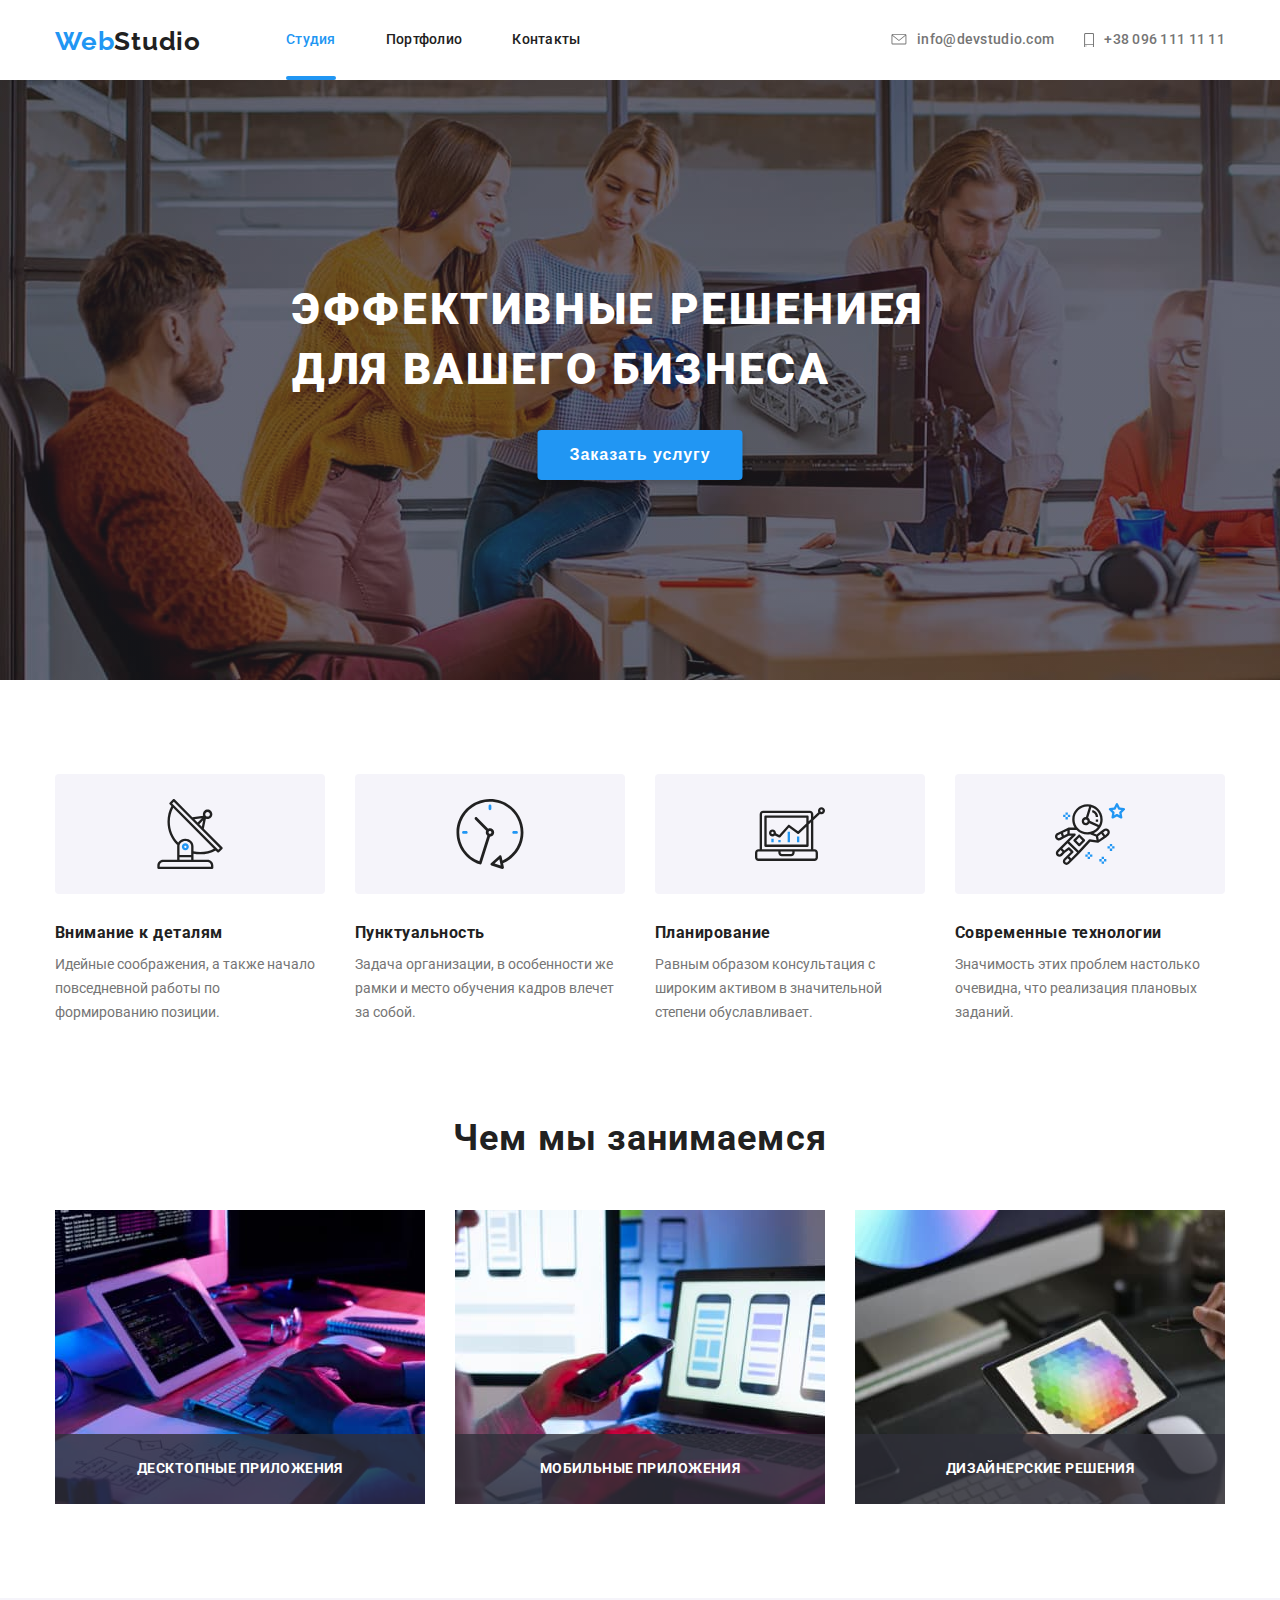
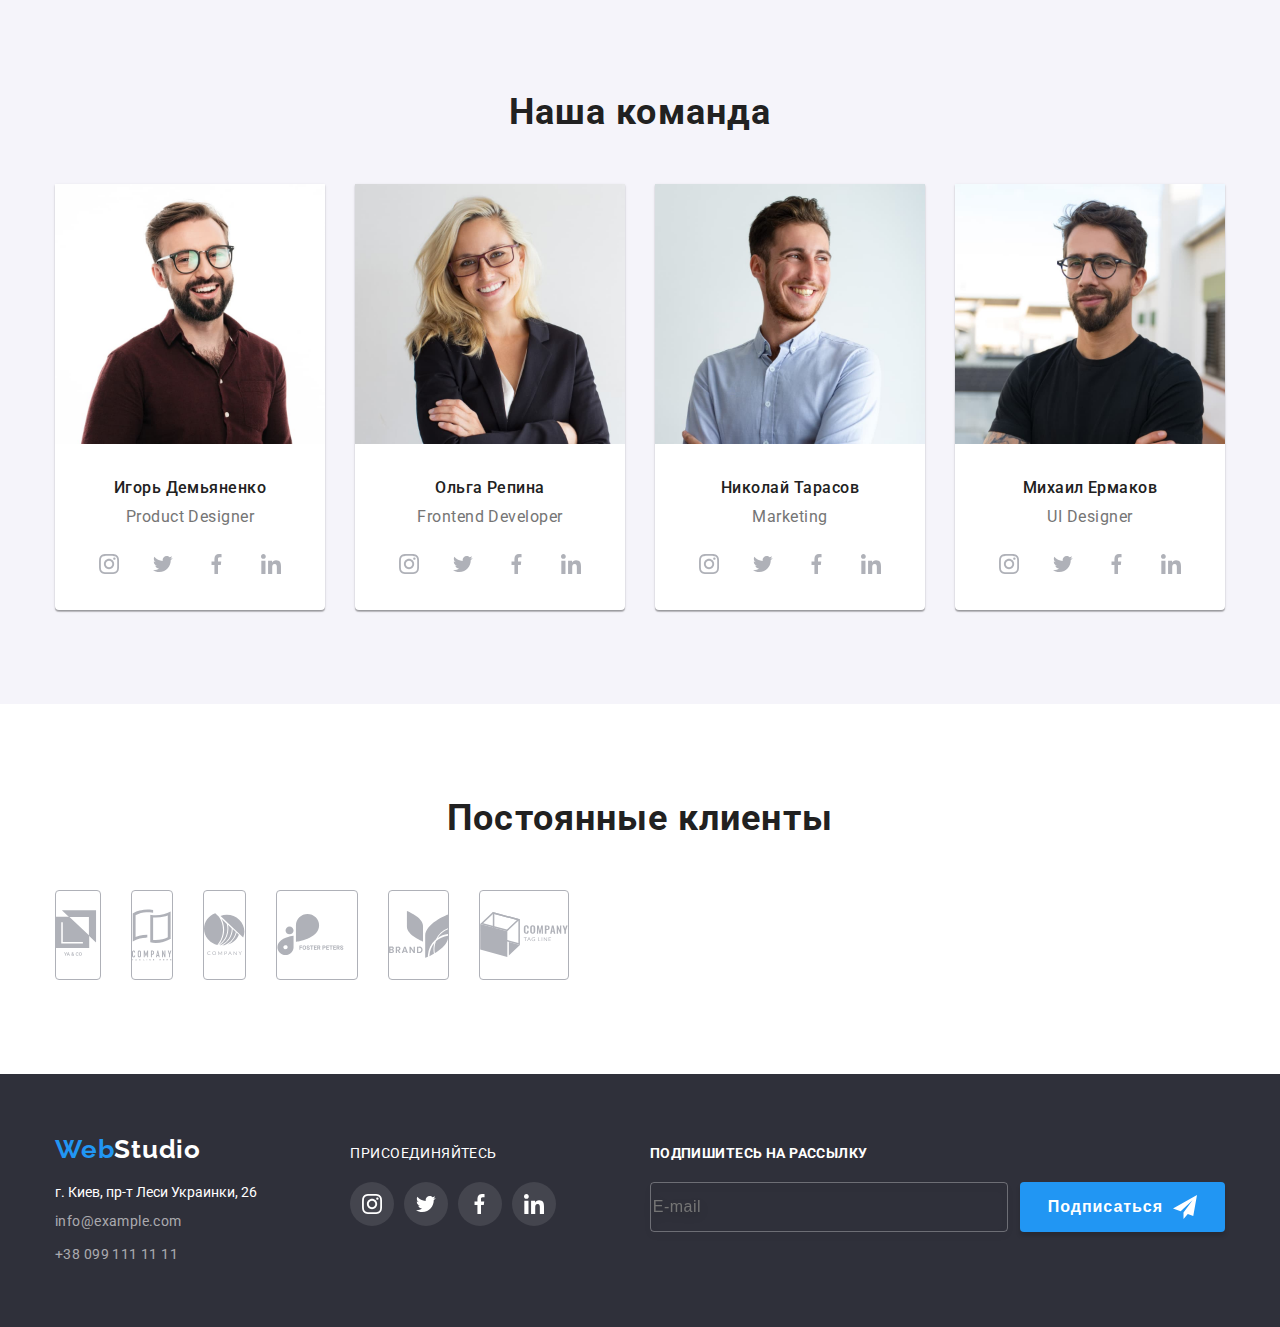
==== index.html @ feb37893 "Добавляє форми" ====
<!DOCTYPE html>
<html lang="ru">
  <head>
    <meta charset="UTF-8" />

    <meta name="viewport" content="width=device-width, initial-scale=1.0" />
    <link
      href="https://fonts.googleapis.com/css2?family=Raleway:wght@700&family=Roboto:wght@400;500;700;900&display=swap"
      rel="stylesheet"
    />
    <link rel="stylesheet" href="./css/styles.css" />
    <title>WebStudio</title>
  </head>
  <body>
    <!--Верхня лінія-->
    <header>
      <div class="container">
        <a class="logo-link header" href="/">
          <p class="logo"><span class="blue">Web</span>Studio</p>
        </a>

        <nav class="navheader">
          <ul class="without container">
            <li class="item">
              <a class="item-link active-link" href="./index.html">
                Cтудия
              </a>
            </li>
            <li class="item">
              <a class="item-link" href="./portfolio.html">Портфолио</a>
            </li>
            <li class="item">
              <a class="item-link" href="#">Контакты</a>
            </li>
          </ul>
        </nav>

        <address class="phone-mail">
          <a class="contacts mr-right" href="mailto:info@devstudio.com">
            <svg class="icon" width="16px" height="11.2px">
              <use href="./images/sprit.svg#icon-post"></use>
            </svg>
            <span>info@devstudio.com</span>
          </a>
          <a class="contacts mr-right" href="tel:+380961111111">
            <svg class="icon" width="10px" height="14.94px">
              <use href="./images/sprit.svg#icon-smartphone"></use>
            </svg>
            <span>+38 096 111 11 11</span>
          </a>
        </address>
      </div>
    </header>

    <main>
      <!--Шапка сайту-->
      <div class="back-gr">
        <div class="hero">
          <h1 class="het-title">ЭФФЕКТИВНЫЕ РЕШЕНИЕЯ ДЛЯ ВАШЕГО БИЗНЕСА</h1>
          <button class="button het" type="button" data-modal-open>
            Заказать услугу
          </button>
          <div class="backdrop is-hidden" data-modal>
            <div class="modal">
              <button class="btn-close" data-modal-close>
                <svg class="btn-icon" width="11px" height="11px">
                  <use href="./images/sprit.svg#icon-close"></use>
                </svg>
              </button>
              <form class="form">
                <b class="text-forms"
                  >Оставьте свои данные, мы вам перезвоним</b
                >

                <label class="form-field" for="name">
                  <input
                    type="text"
                    name="name"
                    class="form-input"
                    placeholder=" "
                  />
                  <svg class="icon-form">
                    <use href="./images/sprit.svg#icon-people-field"></use>
                  </svg>
                  <span class="form-label">Имя</span>
                </label>

                <label class="form-field" for="tel">
                  <input
                    type="tel"
                    name="phone"
                    class="form-input"
                    placeholder=" "
                  />
                  <svg class="icon-form">
                    <use href="./images/sprit.svg#icon-tel-field"></use>
                  </svg>
                  <span class="form-label">Телефон</span>
                </label>

                <label class="form-field" for="email">
                  <span class="form-label">Почта</span>
                  <input
                    type="email"
                    name="mail"
                    class="form-input"
                    placeholder=" "
                  />
                  <svg class="icon-form">
                    <use href="./images/sprit.svg#icon-post-field"></use>
                  </svg>
                </label>

                <label class="comment" for="comment">
                  <span class="form-label">Комментарий</span>
                  <textarea
                    name="comment"
                    class="form-textarea"
                    placeholder="Введите текст"
                  ></textarea>
                </label>

                <label class="form-checkbox">
                  <input class="input-checkbox" type="checkbox" />
                  <span class="icon-checkbox"></span>
                  <span class="label-checkbox">
                    Соглашаюсь с рассылкой и принимаю
                    <a href="#">Условия договора</a>
                  </span>
                </label>
                <button class="button btn-send" type="submit">Отправить</button>
              </form>
            </div>
          </div>
        </div>
      </div>

      <!--Особливості-->
      <div class="container-mr-top">
        <ul class="features without">
          <li class="mr-right">
            <div class="features-item">
              <svg width="70px" height="70px">
                <use href="./images/sprit.svg#icon-antenna"></use>
              </svg>
            </div>
            <h3 class="feature-title">Внимание к деталям</h3>
            <p class="feature-text">
              Идейные соображения, а также начало повседневной работы по
              формированию позиции.
            </p>
          </li>
          <li class="mr-right">
            <div class="features-item">
              <svg width="70px" height="70px">
                <use href="./images/sprit.svg#icon-clock"></use>
              </svg>
            </div>
            <h3 class="feature-title">Пунктуальность</h3>
            <p class="feature-text">
              Задача организации, в особенности же рамки и место обучения кадров
              влечет за собой.
            </p>
          </li>
          <li class="mr-right">
            <div class="features-item">
              <svg width="70px" height="70px">
                <use href="./images/sprit.svg#icon-diagram"></use>
              </svg>
            </div>
            <h3 class="feature-title">Планирование</h3>
            <p class="feature-text">
              Равным образом консультация с широким активом в значительной
              степени обуславливает.
            </p>
          </li>
          <li class="mr-right">
            <div class="features-item">
              <svg width="70px" height="70px">
                <use href="./images/sprit.svg#icon-astronaut"></use>
              </svg>
            </div>
            <h3 class="feature-title">Современные технологии</h3>
            <p class="feature-text">
              Значимость этих проблем настолько очевидна, что реализация
              плановых заданий.
            </p>
          </li>
        </ul>
      </div>

      <!--Діяльність-->
      <div class="container-mr-top-bt">
        <h2 class="title">Чем мы занимаемся</h2>

        <ul class="without activity-list">
          <li class="activety mr-right">
            <div class="img">
              <img
                class="activiti-icon"
                src="images/leptop.jpg"
                alt="Десктопные приложения"
                width="370"
              />
              <h4 class="mini-title">Десктопные приложения</h4>
            </div>
          </li>
          <li class="activety mr-right">
            <div class="img">
              <img
                class="activiti-icon"
                src="images/box.jpg"
                alt="Мобильные приложения"
                width="370"
              />
              <h4 class="mini-title">Мобильные приложения</h4>
            </div>
          </li>
          <li class="activety mr-right">
            <div class="img">
              <img
                class="activiti-icon"
                src="images/monitor.jpg"
                alt="Дизайнерские решения"
                width="370"
              />
              <h4 class="mini-title">Дизайнерские решения</h4>
            </div>
          </li>
        </ul>
      </div>

      <!--Команда-->
      <div class="bgc-team">
        <div class="container-mr-top-bt">
          <h2 class="title">Наша команда</h2>

          <ul class="team without">
            <li class="team-card mr-right">
              <img
                class="team-foto"
                src="images/igor.jpg"
                alt="Игорь Демьяненко"
                width="270"
              />
              <h4 class="name">Игорь Демьяненко</h4>
              <p class="position">Product Designer</p>
              <div class="social">
                <a
                  class="social-links color-team"
                  href="#"
                  aria-label="Instagram"
                >
                  <svg width="20px" height="20px">
                    <use href="./images/sprit.svg#icon-instagram"></use>
                  </svg>
                </a>
                <a
                  class="social-links color-team"
                  href="#"
                  aria-label="Twitter"
                >
                  <svg width="20px" height="20px">
                    <use href="./images/sprit.svg#icon-twitter"></use>
                  </svg>
                </a>
                <a
                  class="social-links color-team"
                  href="#"
                  aria-label="Facebook"
                >
                  <svg width="20px" height="20px">
                    <use href="./images/sprit.svg#icon-facebook"></use>
                  </svg>
                </a>
                <a
                  class="social-links color-team"
                  href="#"
                  aria-label="Linkedin"
                >
                  <svg width="20px" height="20px">
                    <use href="./images/sprit.svg#icon-linkedin"></use>
                  </svg>
                </a>
              </div>
            </li>
            <li class="team-card mr-right">
              <img
                class="team-foto"
                src="images/olha.jpg"
                alt="Ольга Репина"
                width="270"
              />
              <h4 class="name">Ольга Репина</h4>
              <p class="position">Frontend Developer</p>
              <div class="social">
                <a class="social-links color-team" href="#">
                  <svg width="20px" height="20px">
                    <use href="./images/sprit.svg#icon-instagram"></use>
                  </svg>
                </a>
                <a class="social-links color-team" href="#">
                  <svg width="20px" height="20px">
                    <use href="./images/sprit.svg#icon-twitter"></use>
                  </svg>
                </a>
                <a class="social-links color-team" href="#">
                  <svg width="20px" height="20px">
                    <use href="./images/sprit.svg#icon-facebook"></use>
                  </svg>
                </a>
                <a class="social-links color-team" href="#">
                  <svg width="20px" height="20px">
                    <use href="./images/sprit.svg#icon-linkedin"></use>
                  </svg>
                </a>
              </div>
            </li>
            <li class="team-card mr-right">
              <img
                class="team-foto"
                src="images/nikolay.jpg"
                alt="Николай Тарасов"
                width="270"
              />
              <h4 class="name">Николай Тарасов</h4>
              <p class="position">Marketing</p>
              <div class="social">
                <a class="social-links color-team" href="#">
                  <svg width="20px" height="20px">
                    <use href="./images/sprit.svg#icon-instagram"></use>
                  </svg>
                </a>
                <a class="social-links color-team" href="#">
                  <svg width="20px" height="20px">
                    <use href="./images/sprit.svg#icon-twitter"></use>
                  </svg>
                </a>
                <a class="social-links color-team" href="#">
                  <svg width="20px" height="20px">
                    <use href="./images/sprit.svg#icon-facebook"></use>
                  </svg>
                </a>
                <a class="social-links color-team" href="#">
                  <svg width="20px" height="20px">
                    <use href="./images/sprit.svg#icon-linkedin"></use>
                  </svg>
                </a>
              </div>
            </li>
            <li class="team-card mr-right">
              <img
                class="team-foto"
                src="images/mykhailo.jpg"
                alt="Михаил Ермаков"
                width="270"
              />
              <h4 class="name">Михаил Ермаков</h4>
              <p class="position">UI Designer</p>
              <div class="social">
                <a class="social-links color-team" href="#">
                  <svg width="20px" height="20px">
                    <use href="./images/sprit.svg#icon-instagram"></use>
                  </svg>
                </a>
                <a class="social-links color-team" href="#">
                  <svg width="20px" height="20px">
                    <use href="./images/sprit.svg#icon-twitter"></use>
                  </svg>
                </a>
                <a class="social-links color-team" href="#">
                  <svg width="20px" height="20px">
                    <use href="./images/sprit.svg#icon-facebook"></use>
                  </svg>
                </a>
                <a class="social-links color-team" href="#">
                  <svg width="20px" height="20px">
                    <use href="./images/sprit.svg#icon-linkedin"></use>
                  </svg>
                </a>
              </div>
            </li>
          </ul>
        </div>
      </div>

      <!--Постійні клієнти-->
      <div class="container-mr-top-bt">
        <h2 class="title">
          Постоянные клиенты
        </h2>

        <ul class="customers without">
          <li class="mr-right customer-item">
            <a class="customer-link" href="#">
              <svg
                class="customer-icon"
                width="44.27px"
                height="49.23px"
                aria-label="YA & CO"
              >
                <use href="./images/sprit.svg#icon-logo_1"></use>
              </svg>
            </a>
          </li>
          <li class="mr-right customer-item">
            <a class="customer-link" href="#">
              <svg
                class="customer-icon"
                width="40px"
                height="52px"
                aria-label="COMPANY TEGLINE HERE"
              >
                <use href="./images/sprit.svg#icon-logo_2"></use>
              </svg>
            </a>
          </li>
          <li class="mr-right customer-item">
            <a class="customer-link" href="#">
              <svg
                class="customer-icon"
                width="41px"
                height="42.6px"
                aria-label="COMPANY"
              >
                <use href="./images/sprit.svg#icon-logo_3"></use>
              </svg>
            </a>
          </li>
          <li class="mr-right customer-item">
            <a class="customer-link" href="#">
              <svg
                class="customer-icon"
                width="79.66px"
                height="42.02px"
                aria-label="FOSTER PETERS"
              >
                <use href="./images/sprit.svg#icon-logo_4"></use>
              </svg>
            </a>
          </li>
          <li class="mr-right customer-item">
            <a class="customer-link" href="#">
              <svg
                class="customer-icon"
                width="59px"
                height="47px"
                aria-label="BRAND"
              >
                <use href="./images/sprit.svg#icon-logo_5"></use>
              </svg>
            </a>
          </li>
          <li class="mr-right customer-item">
            <a class="customer-link" href="#">
              <svg
                class="customer-icon"
                width="88.48px"
                height="45.44px"
                aria-label="COMPANY TEG LINE"
              >
                <use href="./images/sprit.svg#icon-logo_6"></use>
              </svg>
            </a>
          </li>
        </ul>
      </div>
    </main>

    <!--Підвал сайту-->
    <footer class="footer_all">
      <div class="footer">
        <div class="address">
          <a class="logo-link" href="/">
            <p class="logo white"><span class="blue">Web</span>Studio</p>
          </a>
          <address>
            <a
              class="address-link"
              href="https://www.google.com/maps/place/%D0%B1%D1%83%D0%BB%D1%8C%D0%B2%D0%B0%D1%80+%D0%9B%D0%B5%D1%81%D1%96+%D0%A3%D0%BA%D1%80%D0%B0%D1%97%D0%BD%D0%BA%D0%B8,+26,+%D0%9A%D0%B8%D1%97%D0%B2,+02000/@50.4265807,30.5361971,17z/data=!3m1!4b1!4m5!3m4!1s0x40d4cf0e033ecbe9:0x57a4dffefec77da0!8m2!3d50.4265807!4d30.5383858"
              target="_blank"
            >
              г. Киев, пр-т Леси Украинки, 26</a
            >
            <a class="contact-footer alfa" href="mailto:info@example.com"
              >info@example.com</a
            >
            <a class="contact-footer alfa" href="tel:+380991111111"
              >+38 099 111 11 11</a
            >
          </address>
        </div>

        <div>
          <p class="join-in">Присоединяйтесь</p>
          <div class="social-footer">
            <a
              class="social-links color-footer"
              href="#"
              aria-label="Instagram"
            >
              <svg width="20px" height="20px">
                <use href="./images/sprit.svg#icon-instagram"></use>
              </svg>
            </a>
            <a class="social-links color-footer" href="#" aria-label="Twitter">
              <svg width="20px" height="20px">
                <use href="./images/sprit.svg#icon-twitter"></use>
              </svg>
            </a>
            <a class="social-links color-footer" href="#" aria-label="Facebook">
              <svg width="20px" height="20px">
                <use href="./images/sprit.svg#icon-facebook"></use>
              </svg>
            </a>
            <a class="social-links color-footer" href="#" aria-label="Linkedin">
              <svg width="20px" height="20px">
                <use href="./images/sprit.svg#icon-linkedin"></use>
              </svg>
            </a>
          </div>
        </div>
        <!--  -->

        <form class="form-footer">
          <b class="join-footer">Подпишитесь на рассылку</b>
          <div class="field-footer">
            <input type="email" class="input-footer" placeholder="E-mail" />
            <button class="button btn-join" type="submit">
              Подписаться
              <svg class="icon-footer" width="24px" height="24px">
                <use href="../images/sprit.svg#icon-telega_footer"></use>
              </svg>
            </button>
          </div>
        </form>
      </div>
    </footer>
    <script src="./js/node.js"></script>
  </body>
</html>
---- css/styles.css ----
/* Стилі для сторінки Головна*/
html {
  box-sizing: border-box;
}

*,
*::before,
*::after {
  box-sizing: inherit;
}

:root {
  --white: #ffffff;
  --dark: #212121;
  --gray: #757575;
  --blue: #2196f3;
  --bgc-btn-submit: #188ce8;
  --btn-gray: #f5f4fa;
  --footer-gray: #2f303a;
  --border-gray: #eeeeee;
  --social-gray: #afb1b8;
  --animation: 250ms cubic-bezier(0.4, 0, 0.2, 1);
}
body {
  margin: 0;
  font-family: "Roboto", sans-serif;
  font-size: 14px;
  line-height: 1.14;
  color: var(--gray);

  background-color: var(--white);
}

a {
  text-decoration-line: none;
}

.mr-right:not(:last-child) {
  margin-right: 30px;
}

.border {
  border-bottom: 1px solid #ececec;
}

.container {
  display: flex;
  align-items: center;
  max-width: 1200px;
  margin: 0 auto;
  padding-right: 15px;
  padding-left: 15px;
}

.container-mr-top {
  max-width: 1200px;
  margin: 0 auto;
  padding-right: 15px;
  padding-top: 94px;
  padding-left: 15px;
}

.container-mr-top-bt {
  max-width: 1200px;
  margin: 0 auto;
  padding-right: 15px;
  padding-top: 94px;
  padding-bottom: 94px;
  padding-left: 15px;
}

.without {
  padding: 0;
  margin: 0;
  list-style: none;
}

/*  Верхня лінія */

/* стилі для лого */
.header {
  margin: 0 85px 0 0;
  height: 80px;
}

.logo {
  font-family: "Raleway", sans-serif;
  font-weight: 700;
  font-size: 26px;
  line-height: 1.19;
  letter-spacing: 0.03em;
  color: var(--dark);
}

.logo-link:focus {
  display: block;
}

.blue {
  color: var(--blue);
}
/* нижнє лого */
.white {
  margin: 0 0 20px 0;

  color: var(--white);
}

/* навігація */
.navheader {
  display: flex;
}

.item:not(:last-child) {
  margin-right: 50px;
}

.without .active-link {
  color: var(--blue);
}

.item-link.active-link::after {
  position: absolute;
  bottom: 0px;
  left: 0;

  content: "";
  width: 100%;
  height: 4px;
  border-radius: 2px;

  background-color: var(--blue);
}

.item-link {
  position: relative;
  display: block;
  padding-top: 32px;
  padding-bottom: 32px;

  font-family: "Roboto", sans-serif;
  font-style: normal;
  font-weight: 500;
  font-size: 14px;
  line-height: 1.14;
  letter-spacing: 0.02em;

  color: var(--dark);

  transition: var(--animation);
}

.item-link:hover,
.item-link:focus {
  color: var(--blue);
}

/* контакти */
.phone-mail {
  display: flex;
  align-items: center;
  margin-left: auto;
}

.contacts {
  display: flex;
  align-items: center;
  font-style: normal;
  font-weight: 500;
  letter-spacing: 0.02em;

  color: var(--gray);

  transition: var(--animation);
}

.contacts:hover,
.contacts:focus {
  color: var(--blue);
}

.icon {
  margin-right: 10px;
  fill: currentColor;
}

/* Шапка */
.back-gr {
  margin: 0 auto;
  max-width: 1600px;
  min-height: 600px;
  background-image: linear-gradient(
      to right,
      rgba(47, 48, 58, 0.4),
      rgba(47, 48, 58, 0.4)
    ),
    url(../images/header.jpg);
}

.hero {
  position: relative;
  max-width: 1200px;
  height: 600px;
  margin: 0 auto;
  padding: 200px 452px 0;
  padding-right: 15px;
  padding-left: 15px;

  background-size: cover;
}

.het-title {
  max-width: 696px;
  margin-top: 0;
  margin-right: auto;
  margin-left: auto;
  margin-bottom: 30px;

  font-weight: 900;
  font-size: 44px;
  line-height: 1.36;
  letter-spacing: 0.06em;

  color: var(--white);
}

/* стилі для кнопок */

.button {
  display: inline-flex;
  align-items: center;
  min-width: 200px;
  height: 50px;
  border-radius: 4px;
  padding: 10px 32px;

  font-weight: 700;
  font-size: 16px;
  line-height: 1.87;
  letter-spacing: 0.06em;

  color: var(--white);
  background-color: var(--blue);
  box-shadow: 0px 4px 4px rgba(0, 0, 0, 0.15);
  border: none;
}

.het {
  position: absolute;
  left: 50%;
  transform: translateX(-50%);
}

.button:hover,
.button:focus {
  background-color: var(--bgc-btn-submit);
  cursor: pointer;

  transition: var(--animation);
}

/* стилі для модального вікна */
.backdrop {
  position: fixed;
  top: 0;
  left: 0;

  width: 100%;
  height: 100%;
  background-color: rgba(0, 0, 0, 0.2);

  transition: opacity var(--animation);
  z-index: 2;
}

.backdrop.is-hidden {
  opacity: 0;
  pointer-events: none;
}

.backdrop.is-hidden .modal {
  transform: translate(-50%, -50%) scale(0.7) rotate(0deg);
}

.modal {
  position: absolute;
  top: 50%;
  left: 50%;
  transform: translate(-50%, -50%) scale(1) rotate(360deg);
  transition: transform var(--animation);

  width: 528px;
  height: 581px;
  background-color: var(--white);

  border-radius: 4px;
}

.btn-close {
  position: absolute;
  display: flex;
  justify-content: center;
  align-items: center;
  width: 30px;
  height: 30px;
  top: 8px;
  right: 8px;

  background-color: var(--white);
  outline: none;

  border: 1px solid rgba(0, 0, 0, 0.1);
  border-radius: 50%;
  cursor: pointer;
  fill: currentColor;
}

.btn-close:hover,
.btn-close:focus {
  color: var(--blue);
  transition: var(--animation);
}

/* Стилі для форм */

.text-forms {
  display: flex;
  justify-content: center;
  margin-bottom: 30px;

  font-size: 20px;
  letter-spacing: 0.03em;

  color: var(--dark);
}

.form {
  padding: 40px;
  width: 100%;

  outline: 1px solid red;
}

.form-field {
  position: relative;
  display: flex;
  flex-direction: column;
  margin-bottom: 28px;
}

.form-label {
  position: absolute;
  top: -16px;
  margin-bottom: 4px;
  font-size: 12px;
  letter-spacing: 0.01em;
}

.form-input {
  display: block;
  height: 40px;
  width: 100%;
  padding: 12px 12px 12px 42px;

  border: 1px solid rgba(33, 33, 33, 0.2);
  box-sizing: border-box;
  border-radius: 4px;
  transition: var(--animation);
}

.form-input:focus {
  border-color: var(--blue);
  box-sizing: border-box;
  border-radius: 4px;
  outline: none;
}

.form-input:focus-within + .icon-form,
.form-input:not(:placeholder-shown) + .icon-form {
  color: var(--blue);
}

.icon-form {
  position: absolute;
  width: 18px;
  height: 18px;
  fill: currentColor;
  color: var(--dark);

  top: 50%;
  left: 18px;
  transform: translateY(-50%);
  transition: var(--animation);
}

.comment {
  position: relative;
  display: flex;
  flex-direction: column;
  margin-bottom: 20px;
}

.form-textarea {
  resize: none;
  height: 120px;
  padding: 12px 16px;

  border: 1px solid rgba(33, 33, 33, 0.2);
  box-sizing: border-box;
  border-radius: 4px;
  transition: var(--animation);
}

.form-textarea:focus {
  border-color: var(--blue);
  box-sizing: border-box;
  border-radius: 4px;
  outline: none;
}

.form-textarea::placeholder {
  font-family: Roboto;
  font-style: normal;
  font-weight: normal;
  font-size: 14px;
  line-height: 16px;
  letter-spacing: 0.01em;

  color: rgba(117, 117, 117, 0.5);
}

.form-checkbox {
  position: relative;
  display: flex;
  margin-bottom: 30px;
  justify-content: center;
  align-items: center;
}

.input-checkbox {
  position: absolute;
  width: 1px;
  height: 1px;
  margin: -1px;
  border: 0;
  padding: 0;
  clip: rect(0 0 0 0);
  overflow: hidden;
}

.icon-checkbox {
  display: inline-block;
  width: 16px;
  height: 15px;
  margin-right: 8.38px;

  border: 2px solid var(--dark);
  border-radius: 4px;
  background-color: var(--white);
  transition: var(--animation);
}

.input-checkbox:checked + .icon-checkbox {
  border-color: var(--blue);
  background-color: var(--blue);
  background-image: url(../images/tick.svg);
  background-size: contain;
  background-origin: border-box;
}

.input-checkbox:focus + .icon-checkbox {
  outline: 1px solid var(--blue);
}

.label-checkbox {
  display: block;
  line-height: 1.71;
  letter-spacing: 0.03em;
}

.label-checkbox a {
  text-decoration-line: underline;
  color: var(--blue);
}

.button.btn-send {
  display: block;
  margin: 0 auto;
}

/* Особливості */

.features {
  display: flex;
}

.features-item {
  display: flex;
  justify-content: center;
  align-items: center;

  margin-bottom: 30px;
  width: 270px;
  height: 120px;

  background-color: var(--btn-gray);
  border-radius: 4px;
}

.feature-title {
  margin-top: 0;
  margin-bottom: 10px;

  font-weight: 700;
  letter-spacing: 0.03em;

  color: var(--dark);
}

.feature-text {
  margin-top: 0;
  margin-bottom: 0;

  line-height: 1.71;
}

/* Діяльність */

.activety {
  width: calc((100%-60px) / 3);
}

.activity-list {
  display: flex;
}

.activiti-icon {
  display: block;
}

.title {
  margin-top: 0;
  margin-bottom: 50px;

  font-weight: 700;
  font-size: 36px;
  line-height: 1.16;
  letter-spacing: 0.03em;
  text-align: center;

  color: var(--dark);
}
.img {
  position: relative;
}
.mini-title {
  position: absolute;
  bottom: 0;
  margin-top: 0;
  margin-bottom: 0;
  padding: 27px 0;

  width: 100%;
  height: 70px;

  background-color: rgba(47, 48, 58, 0.8);

  text-transform: uppercase;
  letter-spacing: 0.03em;

  font-weight: 700;
  text-align: center;
  color: var(--white);
}

/* Команда */

.bgc-team {
  background-color: var(--btn-gray);
}

.team {
  display: flex;
}

.team-card {
  text-align: center;
  box-shadow: 0px 2px 1px rgba(0, 0, 0, 0.2), 0px 1px 1px rgba(0, 0, 0, 0.14),
    0px 1px 3px rgba(0, 0, 0, 0.12);
  border-radius: 0px 0px 4px 4px;
  width: calc((100%-90px) / 4);
  padding-bottom: 24px;

  background-color: var(--white);
}

.team-foto {
  margin-bottom: 30px;
}

.social {
  display: flex;
  justify-content: space-between;
  padding: 0 32px;
}

.social-links {
  display: flex;
  justify-content: center;
  align-items: center;

  fill: currentColor;

  width: 44px;
  height: 44px;
  border-radius: 50%;

  transition: var(--animation);
}

.color-team {
  color: var(--social-gray);
}

.social-links:hover,
.social-links:focus {
  color: var(--white);
  background-color: var(--blue);
  outline: none;
}

.name {
  margin-top: 0;
  margin-bottom: 10px;

  font-weight: 500;
  font-size: 16px;
  line-height: 1.19;
  letter-spacing: 0.03em;

  color: var(--dark);
}

.position {
  margin-top: 0;
  margin-bottom: 16px;

  font-size: 16px;
  line-height: 1.19;
  letter-spacing: 0.03em;
}

/* Постійні клієнти */

.customers {
  display: flex;
}

.customer-item {
  width: calc((100%-150px) / 6);
}
.customer-link {
  display: flex;
  justify-content: center;
  align-items: center;

  height: 90px;

  color: var(--social-gray);
  border: 1px solid var(--social-gray);
  box-sizing: border-box;
  border-radius: 4px;

  transition: var(--animation);
}

.customer-link {
  fill: currentColor;
}

.customer-link:hover,
.customer-link:focus {
  color: var(--blue);
  border: 1px solid var(--blue);
  outline: none;
}

/* Підвал сайту */
.footer_all {
  background: var(--footer-gray);
}

.footer {
  display: flex;
  align-items: baseline;
  justify-content: space-between;
  padding: 60px 15px;
  max-width: 1200px;
  margin: 0 auto;
}

.contact-footer {
  font-style: normal;
  font-size: 14px;
  line-height: 1.71;
  letter-spacing: 0.03em;
}

.address-link {
  display: block;
  margin-bottom: 9px;

  font-style: normal;

  color: var(--white);
  transition: var(--animation);
}

.alfa {
  display: block;
  color: rgba(255, 255, 255, 0.6);
  transition: var(--animation);
}

.address-link:hover,
.address-link:focus,
.alfa:hover,
.alfa:focus {
  color: var(--blue);
}

.alfa:not(:last-child) {
  margin-bottom: 9px;
}

.join-in {
  margin: 0 0 20px 0;
  text-transform: uppercase;
  letter-spacing: 0.03em;
  color: var(--white);
}

.social-footer {
  display: flex;
}

.color-footer {
  color: var(--white);
  background-color: rgba(255, 255, 255, 0.1);
}

.color-footer:not(:last-child) {
  margin-right: 10px;
}

.mailing {
  margin-left: auto;
}

.subscribe {
  text-align: center;
  padding: 13px 0 13px 29px;
}

.mailing-icon {
  text-align: center;
}

/* Стилі для форм у футері  */

.form-footer {
  display: flex;
  flex-direction: column;
}

.field-footer {
  display: flex;
}

.join-footer {
  margin-bottom: 20px;

  font-weight: 700;
  letter-spacing: 0.03em;
  text-transform: uppercase;

  color: var(--white);
}

.input-footer {
  height: 50px;
  width: 358px;

  font-size: 16px;
  line-height: 1.25;
  letter-spacing: 0.03em;

  color: rgba(255, 255, 255, 0.6);
  background-color: transparent;
  border: 1px solid rgba(255, 255, 255, 0.3);
  box-sizing: border-box;
  filter: drop-shadow(0px 4px 4px rgba(0, 0, 0, 0.15));
  border-radius: 4px;
}

.btn-join {
  padding: 10px 28px;
  margin-left: 12px;
}

.icon-footer {
  margin-left: 10px;
}

/* Стилі для сторінки Портфоліо*/

/* Шапка сайту- */
.border-header {
  border-bottom: 1px solid #ececec;
}
/* Основне */
/* Стиль на filter */

.filter {
  text-align: center;
  margin-bottom: 50px;
}

.filter-button {
  margin-right: 8px;

  padding: 6px 22px;

  min-width: 103px;
  height: 38px;

  font-family: "Roboto", sans-serif;
  font-style: normal;
  font-weight: 500;
  font-size: 16px;
  line-height: 1.62;
  text-align: center;
  letter-spacing: 0.03em;

  background: var(--btn-gray);
  border-radius: 4px;
  border: none;

  transition: var(--animation);
}

.filter-button:hover,
.filter-button:focus {
  color: var(--white);
  background-color: var(--blue);
}

.filter-button:not(:last-child) {
  margin-right: 8px;
}

/*стилі на списки   */

.list {
  display: flex;
  flex-wrap: wrap;
}

.list-item {
  width: 370px;
  margin-right: 30px;
  margin-bottom: 30px;
}

.list-item:hover,
.list-item:focus {
  box-shadow: 0px 1px 1px rgba(0, 0, 0, 0.12), 0px 4px 4px rgba(0, 0, 0, 0.06),
    1px 4px 6px rgba(0, 0, 0, 0.16);
  outline: none;
}

.list-item:nth-child(3n) {
  margin-right: 0;
}

.list-item:nth-last-child(-n + 3) {
  margin-bottom: 0;
}

.list-link {
  display: block;
}

.list-image {
  display: block;
  max-width: 100%;
  height: auto;
}

.overflow {
  overflow: hidden;
}

.text-image {
  padding: 20px 24px;
  border-right: 1px solid var(--border-gray);
  border-bottom: 1px solid var(--border-gray);
  border-left: 1px solid var(--border-gray);

  background: var(--white);
}

.title-item {
  margin-top: 0;
  margin-bottom: 4px;
  font-size: 18px;
  line-height: 2;

  letter-spacing: 0.06em;

  color: var(--dark);
}

.text-item {
  margin-top: 0;
  margin-bottom: 0;

  font-weight: 400;
  font-size: 16px;
  line-height: 1.87;
  letter-spacing: 0.03em;

  color: var(--gray);
}

.text-definition {
  position: absolute;
  bottom: 0;
  margin: 0;
  width: 100%;
  height: 100%;
  padding: 63px 24px;

  font-size: 18px;
  line-height: 1.56;
  letter-spacing: 0.03em;

  background-color: rgba(33, 150, 243, 0.9);
  color: var(--white);
  transform: translateY(100%);
  opacity: 0;

  transition: var(--animation);
}

.list-link:hover .text-definition,
.list-link:focus .text-definition {
  transform: translateY(0);
  opacity: 1;
}
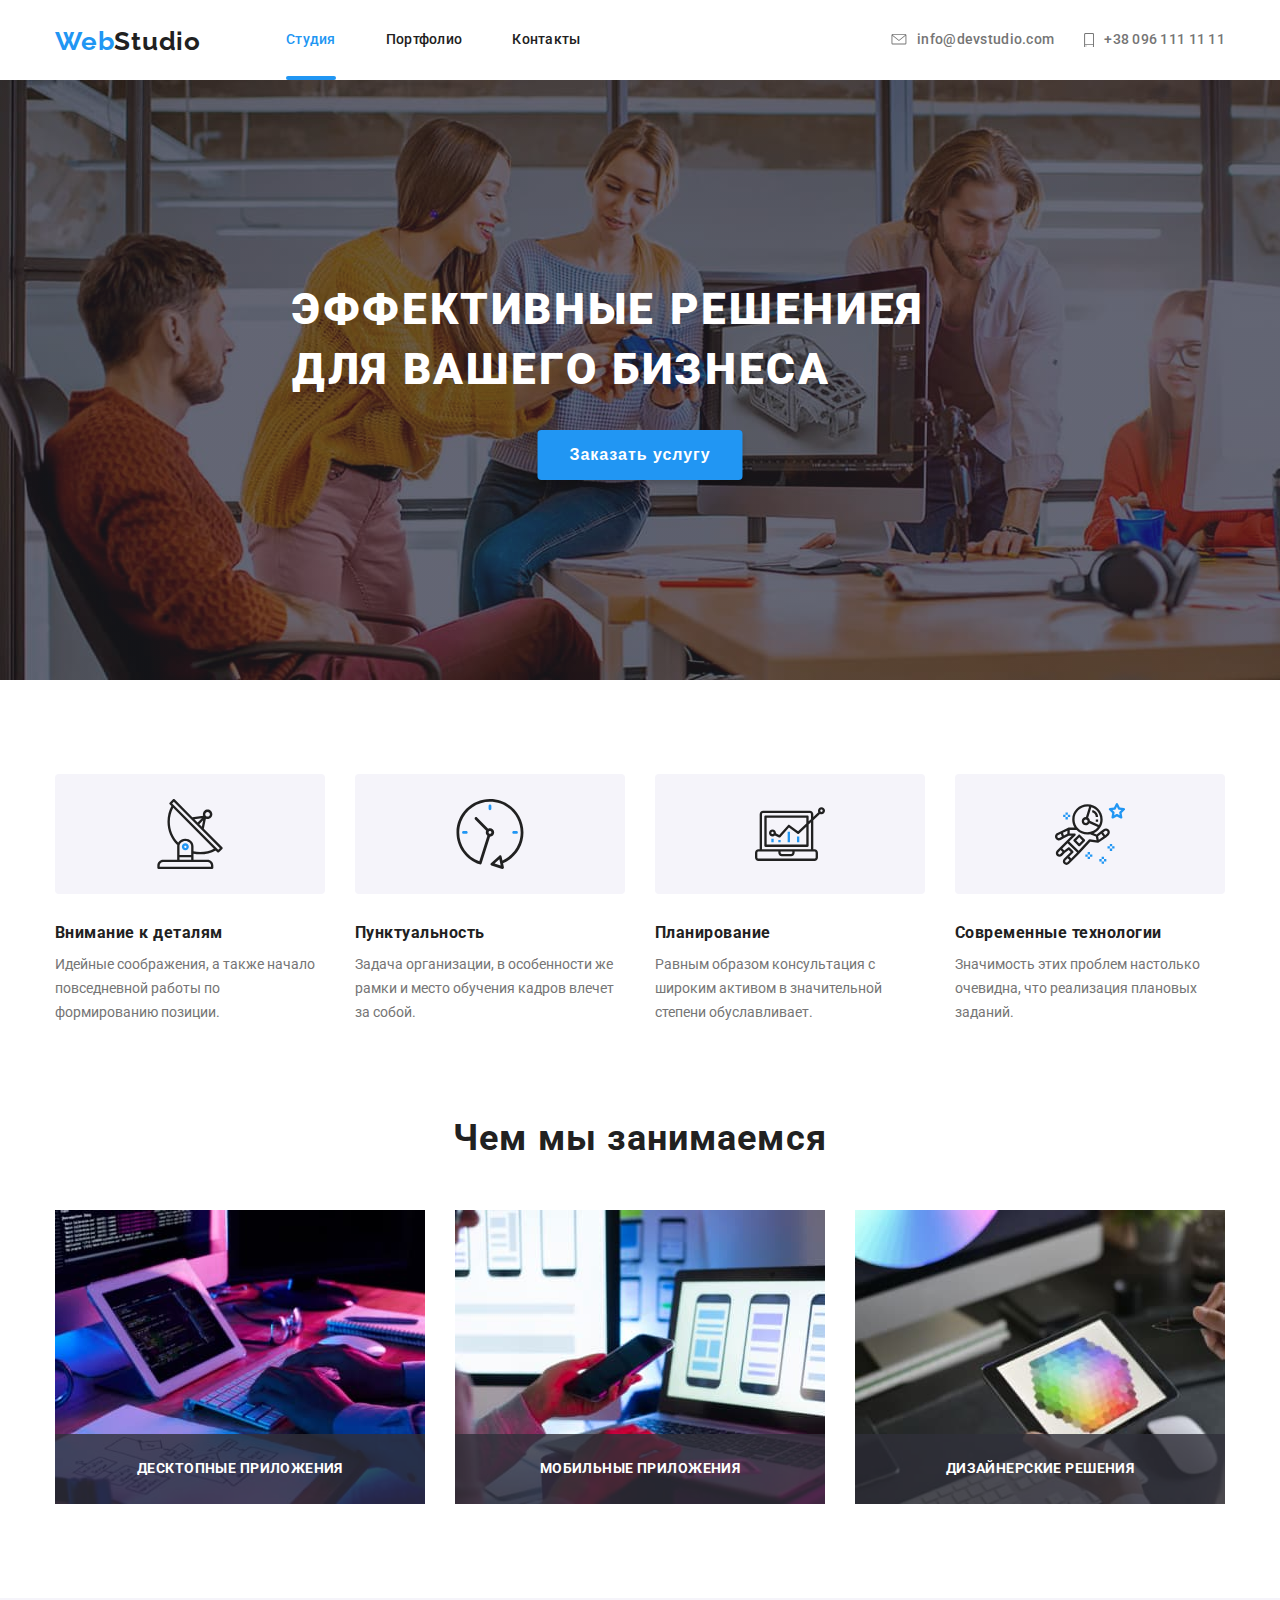
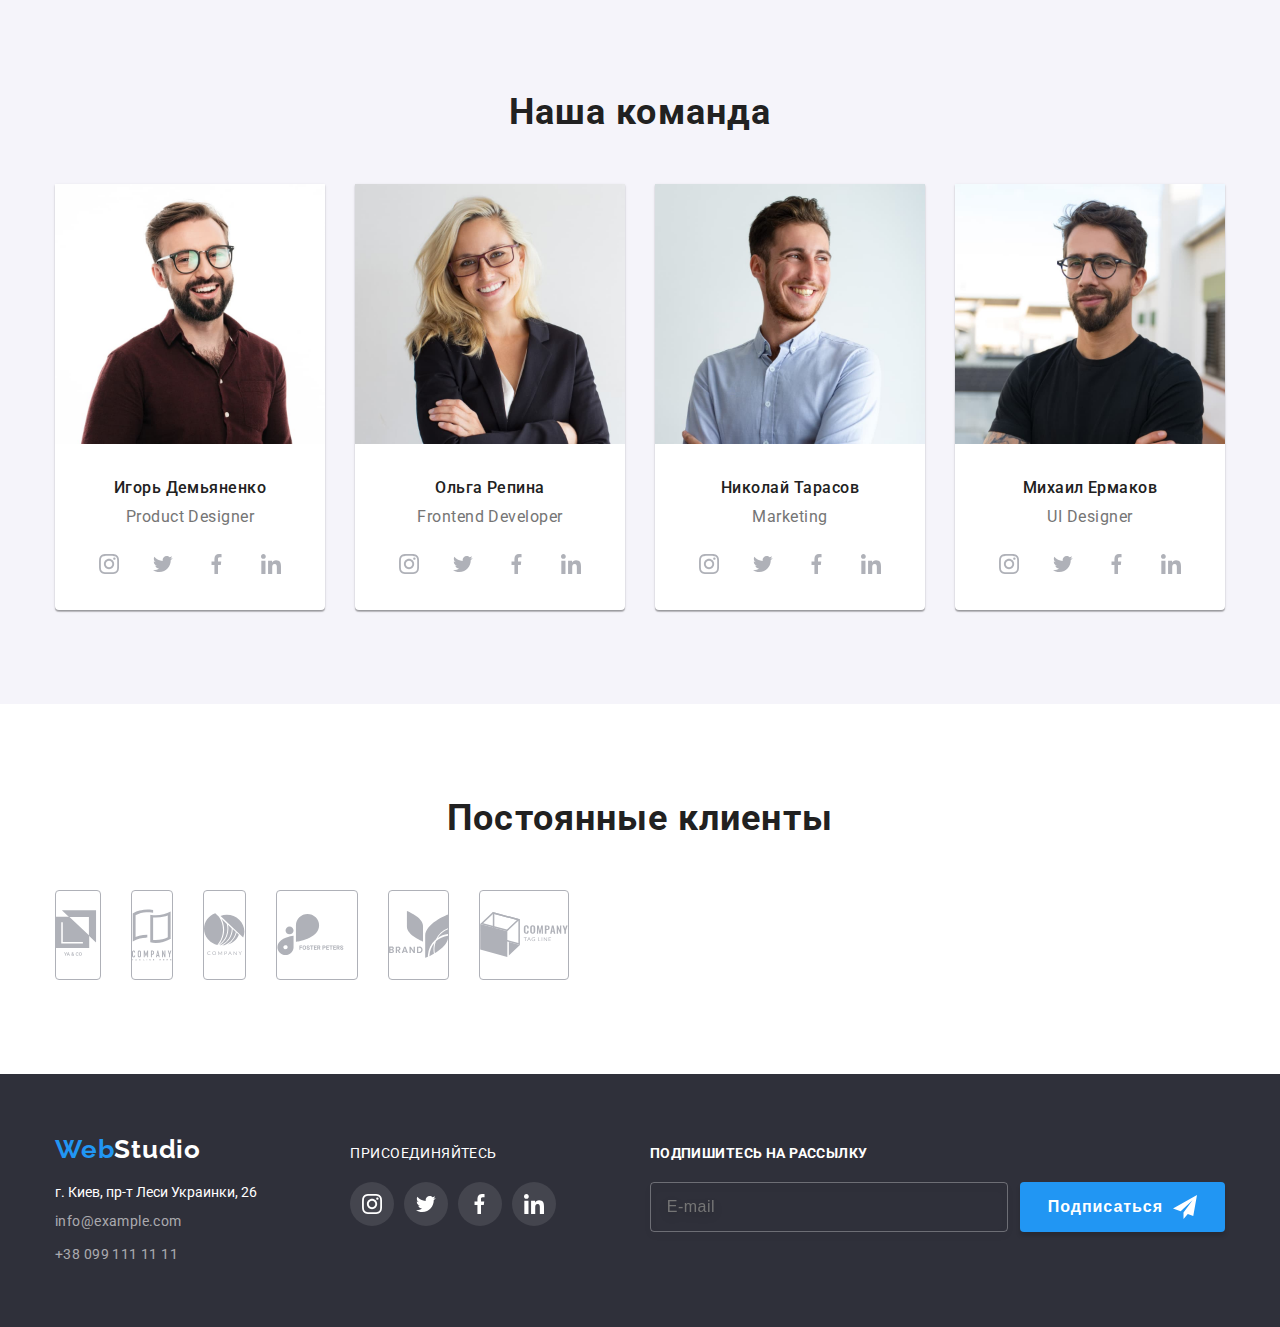
==== commit 33810afa: "Вмаравляє помилки)" ====
--- a/index.html
+++ b/index.html
@@ -68,10 +68,9 @@
                 </svg>
               </button>
               <form class="form">
-                <b class="text-forms"
-                  >Оставьте свои данные, мы вам перезвоним</b
-                >
-
+                <b class="text-forms">
+                  Оставьте свои данные, мы вам перезвоним
+                </b>
                 <label class="form-field" for="name">
                   <input
                     type="text"
@@ -529,7 +528,7 @@
             <button class="button btn-join" type="submit">
               Подписаться
               <svg class="icon-footer" width="24px" height="24px">
-                <use href="../images/sprit.svg#icon-telega_footer"></use>
+                <use href="./images/sprit.svg#icon-telega-footer"></use>
               </svg>
             </button>
           </div>
--- a/css/styles.css
+++ b/css/styles.css
@@ -279,14 +279,14 @@
 }
 
 .backdrop.is-hidden .modal {
-  transform: translate(-50%, -50%) scale(0.7) rotate(0deg);
+  transform: translate(-50%, -50%) scale(0.7);
 }
 
 .modal {
   position: absolute;
   top: 50%;
   left: 50%;
-  transform: translate(-50%, -50%) scale(1) rotate(360deg);
+  transform: translate(-50%, -50%) scale(1);
   transition: transform var(--animation);
 
   width: 528px;
@@ -337,8 +337,6 @@
 .form {
   padding: 40px;
   width: 100%;
-
-  outline: 1px solid red;
 }
 
 .form-field {
@@ -469,7 +467,8 @@
 }
 
 .input-checkbox:focus + .icon-checkbox {
-  outline: 1px solid var(--blue);
+  border: 2px solid var(--blue);
+  border-radius: 4px;
 }
 
 .label-checkbox {
@@ -794,6 +793,7 @@
   font-size: 16px;
   line-height: 1.25;
   letter-spacing: 0.03em;
+  padding: 15px 16px;
 
   color: rgba(255, 255, 255, 0.6);
   background-color: transparent;
